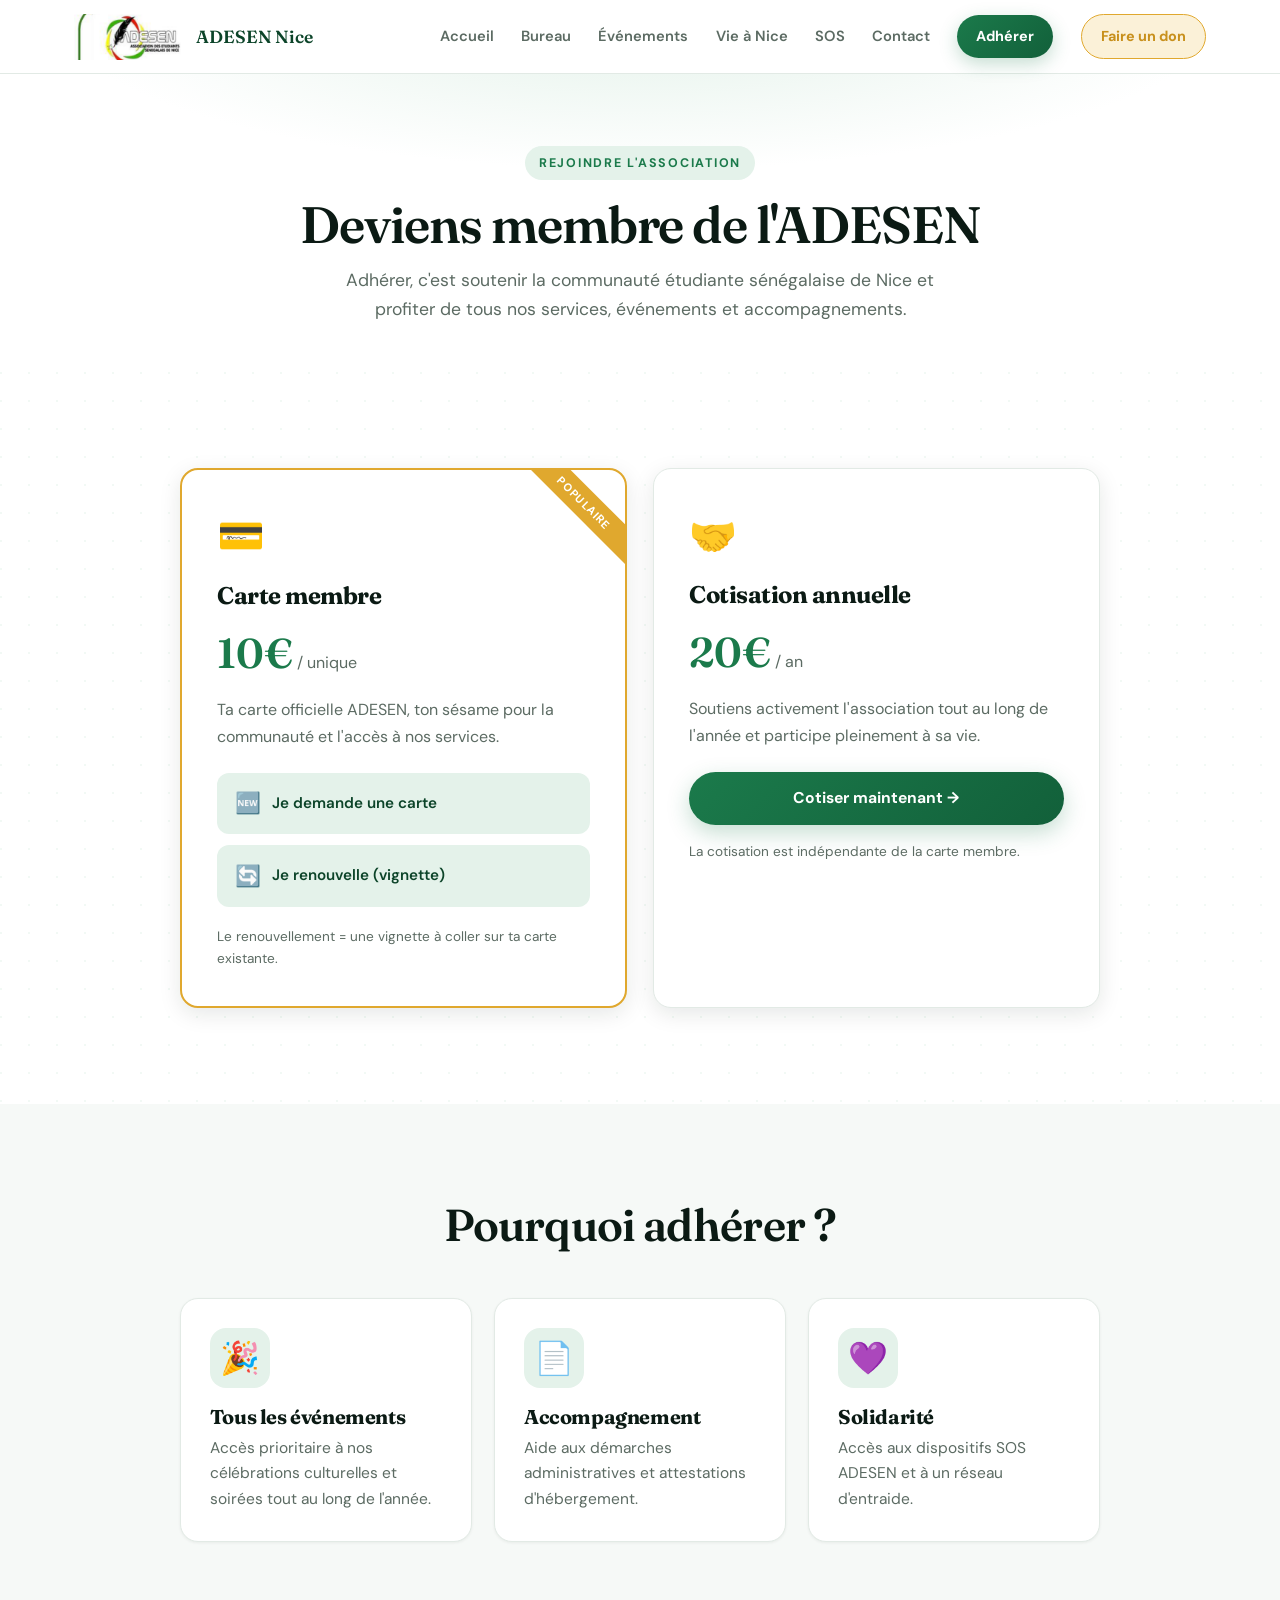
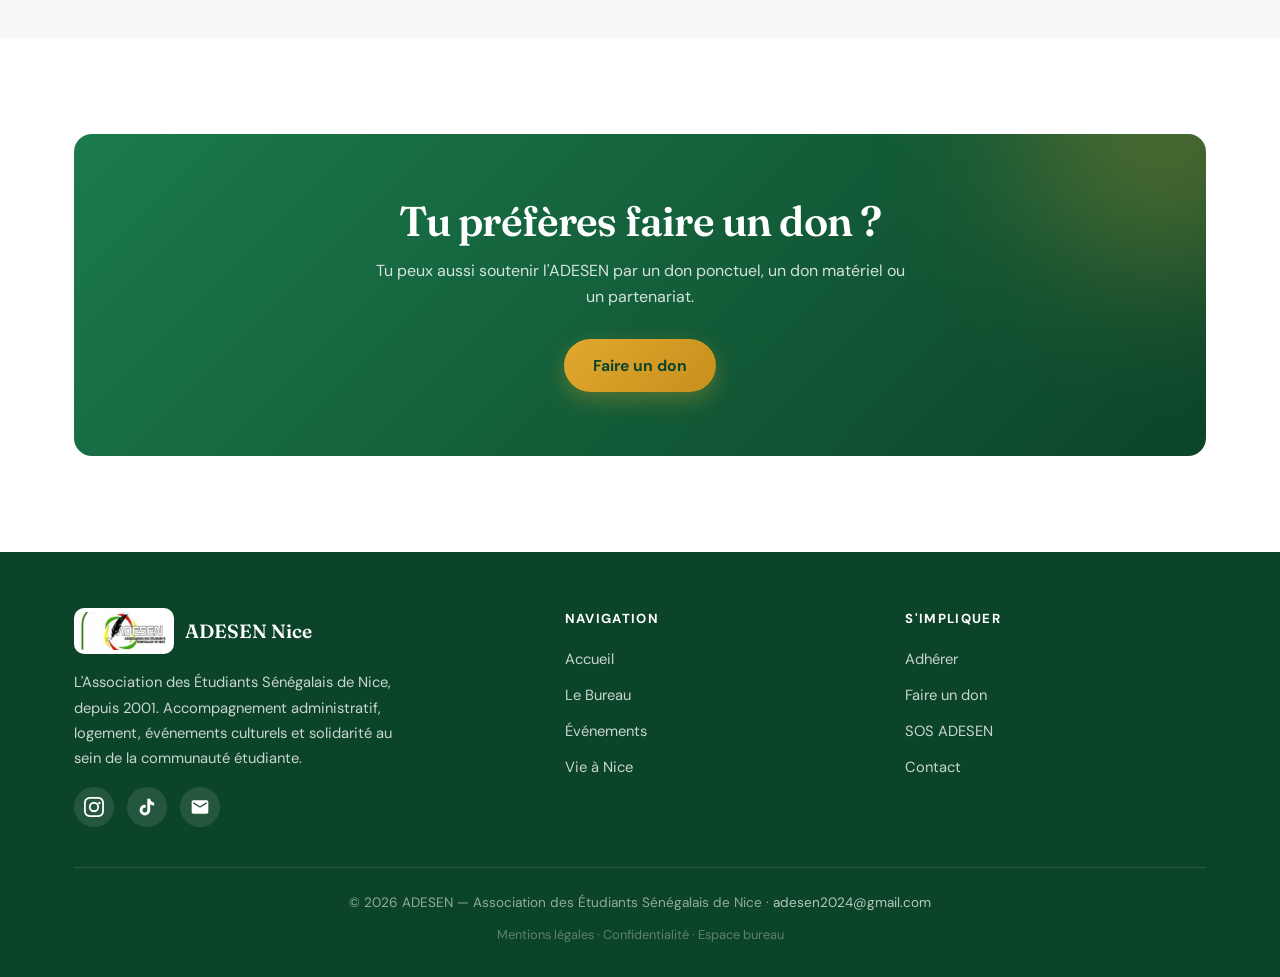
==== adherer.html @ 0a859e87 "Initial commit - ADESEN site web" ====
<!DOCTYPE html>
<html lang="fr">
<head>
<meta charset="UTF-8">
<meta name="viewport" content="width=device-width, initial-scale=1.0, maximum-scale=5.0">
<meta name="theme-color" content="#1B7A4B">
<title>Adhérer — ADESEN Nice</title>
<meta name="description" content="Rejoins l'ADESEN : carte membre à 10€ et cotisation annuelle à 20€. Profite de tous les services et événements de l'association.">
<meta name="author" content="ADESEN - Association des Étudiants Sénégalais de Nice">
<meta name="robots" content="index, follow, max-image-preview:large">
<meta name="geo.region" content="FR-06">
<meta name="geo.placename" content="Nice">
<link rel="canonical" href="https://adesen.fr/adherer.html">
<meta property="og:type" content="website">
<meta property="og:site_name" content="ADESEN Nice">
<meta property="og:title" content="Adhérer — ADESEN Nice">
<meta property="og:description" content="Rejoins l'ADESEN : carte membre à 10€ et cotisation annuelle à 20€. Profite de tous les services et événements de l'association.">
<meta property="og:url" content="https://adesen.fr/adherer.html">
<meta property="og:image" content="https://yzhsnzvxpqthxebpvlsi.supabase.co/storage/v1/object/public/photos-adesen/og-image.jpg">
<meta property="og:locale" content="fr_FR">
<link rel="icon" type="image/jpeg" href="https://yzhsnzvxpqthxebpvlsi.supabase.co/storage/v1/object/public/photos-adesen/og-image.jpg">
<link rel="preconnect" href="https://fonts.googleapis.com">
<link rel="preconnect" href="https://fonts.gstatic.com" crossorigin>
<link href="https://fonts.googleapis.com/css2?family=Fraunces:opsz,wght@9..144,400;9..144,500;9..144,600;9..144,700&family=DM+Sans:wght@400;500;600;700&display=swap" rel="stylesheet">
<link rel="stylesheet" href="styles.css">
</head>
<body>
<nav class="nav">
  <div class="nav-inner">
    <a href="index.html" class="logo">
      <img src="[data-uri]" alt="ADESEN" class="logo-img">
      <span class="logo-text">ADESEN Nice</span>
    </a>
    <button class="nav-toggle" onclick="toggleNav()" aria-label="Menu"><span></span><span></span><span></span></button>
    <div class="nav-links" id="navLinks">
      <a href="index.html" class="navlink">Accueil</a>
      <a href="bureau.html" class="navlink">Bureau</a>
      <a href="evenements.html" class="navlink">Événements</a>
      <a href="vie-nice.html" class="navlink">Vie à Nice</a>
      <a href="sos.html" class="navlink">SOS</a>
      <a href="contact.html" class="navlink">Contact</a>
      <a href="adherer.html" class="btn-nav btn-nav-adherer">Adhérer</a>
      <a href="don.html" class="btn-nav btn-nav-don">Faire un don</a>
    </div>
  </div>
</nav>
<section class="page-hero">
  <div class="container">
    <span class="eyebrow reveal">Rejoindre l'association</span>
    <h1 class="reveal d1">Deviens membre de l'ADESEN</h1>
    <p class="reveal d2">Adhérer, c'est soutenir la communauté étudiante sénégalaise de Nice et profiter de tous nos services, événements et accompagnements.</p>
  </div>
</section>

<section class="section bg-pattern">
  <div class="container">
    <div class="offer-grid">
      <div class="offer-card featured reveal d1">
        <div class="offer-badge">Populaire</div>
        <div class="offer-icon">💳</div>
        <h3>Carte membre</h3>
        <div class="offer-price">10€<span> / unique</span></div>
        <p>Ta carte officielle ADESEN, ton sésame pour la communauté et l'accès à nos services.</p>
        <div class="offer-choices">
          <a href="https://www.helloasso.com/associations/association-des-etudiants-senegalais-de-nice-a-d-e-se-n/adhesions/adhesion" target="_blank" class="choice-btn"><span class="choice-emoji">🆕</span> Je demande une carte</a>
          <a href="https://www.helloasso.com/associations/association-des-etudiants-senegalais-de-nice-a-d-e-se-n/adhesions/adhesion" target="_blank" class="choice-btn"><span class="choice-emoji">🔄</span> Je renouvelle (vignette)</a>
        </div>
        <p style="font-size:0.85rem; margin-bottom:0;">Le renouvellement = une vignette à coller sur ta carte existante.</p>
      </div>

      <div class="offer-card reveal d2">
        <div class="offer-icon">🤝</div>
        <h3>Cotisation annuelle</h3>
        <div class="offer-price">20€<span> / an</span></div>
        <p>Soutiens activement l'association tout au long de l'année et participe pleinement à sa vie.</p>
        <a href="https://www.helloasso.com/associations/association-des-etudiants-senegalais-de-nice-a-d-e-se-n/adhesions/cotisation-annuelle" target="_blank" class="btn btn-primary" style="width:100%; justify-content:center;">Cotiser maintenant →</a>
        <p style="font-size:0.85rem; margin-top:1rem; margin-bottom:0;">La cotisation est indépendante de la carte membre.</p>
      </div>
    </div>
  </div>
</section>

<section class="section section-soft">
  <div class="container">
    <div class="section-head reveal">
      <h2>Pourquoi adhérer ?</h2>
    </div>
    <div class="feature-grid" style="max-width:920px; margin:0 auto;">
      <div class="feature-card reveal d1"><div class="feature-icon">🎉</div><h3>Tous les événements</h3><p>Accès prioritaire à nos célébrations culturelles et soirées tout au long de l'année.</p></div>
      <div class="feature-card reveal d2"><div class="feature-icon">📄</div><h3>Accompagnement</h3><p>Aide aux démarches administratives et attestations d'hébergement.</p></div>
      <div class="feature-card reveal d3"><div class="feature-icon">💜</div><h3>Solidarité</h3><p>Accès aux dispositifs SOS ADESEN et à un réseau d'entraide.</p></div>
    </div>
  </div>
</section>

<section class="section">
  <div class="container">
    <div class="cta-banner reveal">
      <h2>Tu préfères faire un don ?</h2>
      <p>Tu peux aussi soutenir l'ADESEN par un don ponctuel, un don matériel ou un partenariat.</p>
      <div class="hero-actions">
        <a href="don.html" class="btn btn-gold">Faire un don</a>
      </div>
    </div>
  </div>
</section>

<footer class="footer">
  <div class="container">
    <div class="footer-grid">
      <div>
        <div class="footer-brand">
          <img src="[data-uri]" alt="ADESEN">
          <span>ADESEN Nice</span>
        </div>
        <p class="desc">L'Association des Étudiants Sénégalais de Nice, depuis 2001. Accompagnement administratif, logement, événements culturels et solidarité au sein de la communauté étudiante.</p>
        <div class="footer-socials">
          <a href="https://www.instagram.com/adesen_nice" target="_blank" aria-label="Instagram" style="color:#fff;"><svg viewBox="0 0 24 24" fill="currentColor"><path d="M12 2.16c3.2 0 3.58.01 4.85.07 1.17.05 1.8.25 2.23.41.56.22.96.48 1.38.9.42.42.68.82.9 1.38.16.42.36 1.05.41 2.23.06 1.27.07 1.65.07 4.85s-.01 3.58-.07 4.85c-.05 1.17-.25 1.8-.41 2.23-.22.56-.48.96-.9 1.38-.42.42-.82.68-1.38.9-.42.16-1.05.36-2.23.41-1.27.06-1.65.07-4.85.07s-3.58-.01-4.85-.07c-1.17-.05-1.8-.25-2.23-.41-.56-.22-.96-.48-1.38-.9-.42-.42-.68-.82-.9-1.38-.16-.42-.36-1.05-.41-2.23C2.17 15.58 2.16 15.2 2.16 12s.01-3.58.07-4.85c.05-1.17.25-1.8.41-2.23.22-.56.48-.96.9-1.38.42-.42.82-.68 1.38-.9.42-.16 1.05-.36 2.23-.41C8.42 2.17 8.8 2.16 12 2.16M12 0C8.74 0 8.33.01 7.05.07 5.78.13 4.9.33 4.14.63c-.79.31-1.46.72-2.13 1.38C1.35 2.68.94 3.35.63 4.14.33 4.9.13 5.78.07 7.05.01 8.33 0 8.74 0 12s.01 3.67.07 4.95c.06 1.27.26 2.15.56 2.91.31.79.72 1.46 1.38 2.13.67.66 1.34 1.07 2.13 1.38.76.3 1.64.5 2.91.56C8.33 23.99 8.74 24 12 24s3.67-.01 4.95-.07c1.27-.06 2.15-.26 2.91-.56.79-.31 1.46-.72 2.13-1.38.66-.67 1.07-1.34 1.38-2.13.3-.76.5-1.64.56-2.91.06-1.28.07-1.69.07-4.95s-.01-3.67-.07-4.95c-.06-1.27-.26-2.15-.56-2.91-.31-.79-.72-1.46-1.38-2.13C21.32 1.35 20.65.94 19.86.63 19.1.33 18.22.13 16.95.07 15.67.01 15.26 0 12 0zm0 5.84A6.16 6.16 0 1 0 18.16 12 6.16 6.16 0 0 0 12 5.84zM12 16a4 4 0 1 1 4-4 4 4 0 0 1-4 4zm6.41-10.16a1.44 1.44 0 1 0 1.44 1.44 1.44 1.44 0 0 0-1.44-1.44z"/></svg></a>
          <a href="https://www.tiktok.com/@adesen.nice.officiel" target="_blank" aria-label="TikTok" style="color:#fff;"><svg viewBox="0 0 24 24" fill="currentColor"><path d="M19.59 6.69a4.83 4.83 0 0 1-3.77-4.25V2h-3.45v13.67a2.89 2.89 0 0 1-5.2 1.74 2.89 2.89 0 0 1 2.31-4.64 2.93 2.93 0 0 1 .88.13V9.4a6.84 6.84 0 0 0-1-.05A6.33 6.33 0 0 0 5 20.1a6.34 6.34 0 0 0 10.86-4.43v-7a8.16 8.16 0 0 0 4.77 1.52v-3.4a4.85 4.85 0 0 1-1-.1z"/></svg></a>
          <a href="mailto:adesen2024@gmail.com" aria-label="Email" style="color:#fff;"><svg viewBox="0 0 24 24" fill="currentColor"><path d="M20 4H4c-1.1 0-2 .9-2 2v12c0 1.1.9 2 2 2h16c1.1 0 2-.9 2-2V6c0-1.1-.9-2-2-2zm0 4-8 5-8-5V6l8 5 8-5v2z"/></svg></a>
        </div>
      </div>
      <div>
        <h4>Navigation</h4>
        <ul>
          <li><a href="index.html">Accueil</a></li>
          <li><a href="bureau.html">Le Bureau</a></li>
          <li><a href="evenements.html">Événements</a></li>
          <li><a href="vie-nice.html">Vie à Nice</a></li>
        </ul>
      </div>
      <div>
        <h4>S'impliquer</h4>
        <ul>
          <li><a href="adherer.html">Adhérer</a></li>
          <li><a href="don.html">Faire un don</a></li>
          <li><a href="sos.html">SOS ADESEN</a></li>
          <li><a href="contact.html">Contact</a></li>
        </ul>
      </div>
    </div>
    <div class="footer-bottom">
      <p>© <span id="year">2026</span> ADESEN — Association des Étudiants Sénégalais de Nice · <a href="mailto:adesen2024@gmail.com">adesen2024@gmail.com</a></p>
      <p class="footer-legal"><a href="mentions.html">Mentions légales</a> · <a href="confidentialite.html">Confidentialité</a> · <a href="admin.html">Espace bureau</a></p>
    </div>
  </div>
</footer>
<script src="app.js"></script>
</body>
</html>
---- styles.css ----
/* =====================================================
   ADESEN — Design system partagé (multi-pages)
   Vert Sénégal + Or + Blanc · animations + flip cards
   ===================================================== */

:root {
  --bg: #FFFFFF;
  --bg-soft: #F6F9F7;
  --bg-section: #EEF4F0;
  --ink: #0B1A14;
  --ink-soft: #1F2D27;
  --muted: #5C6B63;
  --muted-light: #93A199;
  --line: #E2EAE5;
  --line-light: #EFF4F1;

  /* Couleurs Sénégal */
  --green: #1B7A4B;          /* vert vif */
  --green-deep: #12603A;     /* vert profond */
  --green-dark: #0C4429;     /* très profond */
  --green-soft: #E4F2EA;
  --green-glow: rgba(27, 122, 75, 0.25);

  --gold: #E0A82E;           /* or */
  --gold-deep: #C8901C;
  --gold-soft: #FBF1D8;
  --gold-glow: rgba(224, 168, 46, 0.30);

  --red: #C8392A;            /* rouge drapeau (accents) */
  --red-soft: #FBEAE7;

  --shadow-sm: 0 1px 3px rgba(11, 26, 20, 0.06);
  --shadow-md: 0 6px 22px rgba(11, 26, 20, 0.10);
  --shadow-lg: 0 18px 44px -12px rgba(11, 26, 20, 0.18);
  --shadow-xl: 0 28px 70px -18px rgba(12, 68, 41, 0.30);

  --radius: 18px;
  --radius-sm: 12px;
}

* { box-sizing: border-box; margin: 0; padding: 0; }
html { scroll-behavior: smooth; }
body {
  font-family: 'DM Sans', system-ui, -apple-system, sans-serif;
  background: var(--bg);
  color: var(--ink);
  line-height: 1.65;
  -webkit-font-smoothing: antialiased;
  text-rendering: optimizeLegibility;
  overflow-x: hidden;
}
a { color: inherit; text-decoration: none; }
button { font-family: inherit; cursor: pointer; border: none; background: none; }
img { display: block; max-width: 100%; }

.container { max-width: 1180px; margin: 0 auto; padding: 0 1.5rem; }

/* ====== TYPO ====== */
.serif { font-family: 'Fraunces', Georgia, serif; }
h1, h2, h3 { letter-spacing: -0.02em; line-height: 1.12; font-family: 'Fraunces', Georgia, serif; }
h1 { font-weight: 600; }
h2 { font-weight: 600; }

.eyebrow {
  display: inline-block;
  font-family: 'DM Sans', sans-serif;
  font-size: 0.78rem; font-weight: 700;
  letter-spacing: 0.14em; text-transform: uppercase;
  color: var(--green);
  background: var(--green-soft);
  padding: 0.4rem 0.9rem; border-radius: 100px;
  margin-bottom: 1rem;
}
.section-head { text-align: center; max-width: 640px; margin: 0 auto 3rem; }
.section-head h2 { font-size: clamp(1.9rem, 4vw, 2.8rem); color: var(--ink); margin-bottom: 0.8rem; }
.section-head p { color: var(--muted); font-size: 1.08rem; }

/* ====== DECORATIVE BG ====== */
.bg-pattern {
  position: relative;
}
.bg-pattern::before {
  content: '';
  position: absolute; inset: 0;
  background-image: radial-gradient(circle at 1px 1px, var(--green-soft) 1.5px, transparent 0);
  background-size: 28px 28px;
  opacity: 0.5; pointer-events: none; z-index: 0;
}
.bg-pattern > * { position: relative; z-index: 1; }

/* ====== NAV ====== */
.nav {
  position: sticky; top: 0; z-index: 100;
  background: rgba(255, 255, 255, 0.88);
  backdrop-filter: blur(20px) saturate(180%);
  -webkit-backdrop-filter: blur(20px) saturate(180%);
  border-bottom: 1px solid var(--line);
}
.nav-inner {
  max-width: 1180px; margin: 0 auto; padding: 0.85rem 1.5rem;
  display: flex; align-items: center; justify-content: space-between; gap: 1rem;
}
.logo { display: flex; align-items: center; gap: 0.7rem; }
.logo-img { height: 46px; width: auto; }
.logo-text {
  font-family: 'Fraunces', serif; font-weight: 600; font-size: 1.1rem;
  color: var(--green-dark); letter-spacing: -0.01em; display: none;
}
@media (min-width: 600px) { .logo-text { display: block; } }

.nav-links { display: flex; align-items: center; gap: 1.7rem; }
.nav-links a.navlink {
  font-size: 0.92rem; font-weight: 600; color: var(--muted);
  transition: color 0.2s; padding: 0.4rem 0; position: relative;
}
.nav-links a.navlink:hover { color: var(--green); }
.nav-links a.navlink::after {
  content: ''; position: absolute; bottom: -3px; left: 0;
  width: 0; height: 2px; background: var(--gold);
  transition: width 0.3s ease;
}
.nav-links a.navlink:hover::after,
.nav-links a.navlink.active::after { width: 100%; }
.nav-links a.navlink.active { color: var(--green); }

/* Boutons nav */
.btn-nav {
  font-size: 0.9rem; font-weight: 700;
  padding: 0.6rem 1.2rem; border-radius: 100px;
  transition: all 0.25s ease;
}
.btn-nav-adherer {
  color: #fff;
  background: linear-gradient(135deg, var(--green) 0%, var(--green-deep) 100%);
  box-shadow: 0 6px 18px var(--green-glow);
}
.btn-nav-adherer:hover { transform: translateY(-2px); box-shadow: 0 10px 26px var(--green-glow); }
.btn-nav-don {
  color: var(--gold-deep);
  background: var(--gold-soft);
  border: 1.5px solid var(--gold);
}
.btn-nav-don:hover { background: var(--gold); color: #fff; transform: translateY(-2px); }

/* Burger */
.nav-toggle { display: none; flex-direction: column; gap: 5px; padding: 0.4rem; }
.nav-toggle span { width: 24px; height: 2px; background: var(--ink); border-radius: 2px; transition: 0.3s; }
@media (max-width: 940px) {
  .nav-toggle { display: flex; }
  .nav-links {
    position: fixed; top: 64px; right: 0;
    flex-direction: column; align-items: flex-start;
    background: #fff; width: min(80vw, 320px); height: calc(100vh - 64px);
    padding: 2rem 1.8rem; gap: 1.4rem;
    box-shadow: var(--shadow-xl);
    transform: translateX(105%); transition: transform 0.35s cubic-bezier(.4,0,.2,1);
    overflow-y: auto;
  }
  .nav-links.open { transform: translateX(0); }
  .nav-links a.navlink { font-size: 1.1rem; }
  .btn-nav { width: 100%; text-align: center; }
}

/* ====== BUTTONS ====== */
.btn {
  display: inline-flex; align-items: center; gap: 0.55rem;
  font-weight: 700; font-size: 0.98rem;
  padding: 0.85rem 1.8rem; border-radius: 100px;
  transition: all 0.25s ease;
}
.btn-primary {
  color: #fff;
  background: linear-gradient(135deg, var(--green) 0%, var(--green-deep) 100%);
  box-shadow: 0 8px 22px var(--green-glow);
}
.btn-primary:hover { transform: translateY(-3px); box-shadow: 0 14px 32px var(--green-glow); }
.btn-gold {
  color: var(--green-dark);
  background: linear-gradient(135deg, var(--gold) 0%, var(--gold-deep) 100%);
  box-shadow: 0 8px 22px var(--gold-glow);
}
.btn-gold:hover { transform: translateY(-3px); box-shadow: 0 14px 32px var(--gold-glow); }
.btn-secondary {
  color: var(--green); background: var(--green-soft);
  border: 1.5px solid transparent;
}
.btn-secondary:hover { border-color: var(--green); transform: translateY(-3px); }
.btn-outline {
  color: var(--ink); background: #fff; border: 1.5px solid var(--line);
}
.btn-outline:hover { border-color: var(--green); color: var(--green); transform: translateY(-3px); }

/* ====== HERO ====== */
.hero {
  position: relative; overflow: hidden;
  padding: clamp(3rem, 7vw, 6rem) 0 clamp(3.5rem, 8vw, 7rem);
  background:
    radial-gradient(ellipse 80% 60% at 70% -10%, var(--green-soft) 0%, transparent 60%),
    radial-gradient(ellipse 60% 50% at 10% 110%, var(--gold-soft) 0%, transparent 55%),
    var(--bg);
}
.hero-blob {
  position: absolute; border-radius: 50%; filter: blur(70px); opacity: 0.35; z-index: 0;
  animation: float 9s ease-in-out infinite;
}
.hero-blob.b1 { width: 320px; height: 320px; background: var(--green); top: -80px; right: 8%; }
.hero-blob.b2 { width: 240px; height: 240px; background: var(--gold); bottom: -60px; left: 5%; animation-delay: -3s; }
@keyframes float {
  0%,100% { transform: translateY(0) scale(1); }
  50% { transform: translateY(-26px) scale(1.05); }
}
.hero-inner { position: relative; z-index: 1; text-align: center; max-width: 820px; margin: 0 auto; }
.hero-main-logo { height: clamp(90px, 16vw, 150px); width: auto; margin: 0 auto 1.6rem; }
.hero h1 {
  font-size: clamp(2.3rem, 6vw, 4rem); color: var(--ink); margin-bottom: 1.1rem;
}
.hero h1 .accent { color: var(--green); }
.hero .lead { font-size: clamp(1.05rem, 2.2vw, 1.25rem); color: var(--muted); max-width: 620px; margin: 0 auto 2rem; }
.hero-actions { display: flex; gap: 1rem; justify-content: center; flex-wrap: wrap; }

/* ====== STATS ====== */
.stats {
  display: grid; grid-template-columns: repeat(auto-fit, minmax(150px, 1fr));
  gap: 1.2rem; margin-top: 3rem; max-width: 760px; margin-left: auto; margin-right: auto;
}
.stat {
  background: #fff; border: 1px solid var(--line); border-radius: var(--radius);
  padding: 1.6rem 1rem; text-align: center; box-shadow: var(--shadow-sm);
  transition: transform 0.3s, box-shadow 0.3s;
}
.stat:hover { transform: translateY(-5px); box-shadow: var(--shadow-md); }
.stat-num { font-family: 'Fraunces', serif; font-size: 2.3rem; font-weight: 600; color: var(--green); line-height: 1; }
.stat-label { font-size: 0.85rem; color: var(--muted); margin-top: 0.4rem; font-weight: 500; }

/* ====== HERO DEUX COLONNES ====== */
.hero-grid {
  position: relative; z-index: 1;
  display: grid; grid-template-columns: 1.05fr 0.95fr;
  gap: clamp(2rem, 5vw, 4rem); align-items: center;
}
.hero-text { text-align: left; }
.hero-text .hero-main-logo { height: clamp(60px, 9vw, 88px); width: auto; margin: 0 0 1.3rem; display: block; }
.hero .eyebrow { display: inline-flex; align-items: center; gap: 0.5rem; }
.eyebrow-dot { width: 7px; height: 7px; border-radius: 50%; background: var(--green); display: inline-block; }
.hero-text h1 { text-align: left; margin-bottom: 1.1rem; }
.hero h1 em { font-style: italic; color: var(--red); }
.hero-text .lead { text-align: left; max-width: 540px; margin: 0 0 2rem; }
.hero-text .hero-actions { justify-content: flex-start; }

.hero-photo {
  position: relative; border-radius: var(--radius); overflow: hidden;
  box-shadow: var(--shadow-xl); border: 5px solid #fff;
}
.hero-photo img { width: 100%; height: auto; display: block; }
.hero-photo-caption {
  position: absolute; left: 0; right: 0; bottom: 0;
  padding: 2.6rem 1.5rem 1.2rem;
  font-family: 'Fraunces', serif; font-style: italic; font-size: 1.1rem; line-height: 1.4;
  color: #fff;
  background: linear-gradient(to top, rgba(11,26,20,0.80) 0%, rgba(11,26,20,0.35) 45%, transparent 100%);
}

/* ====== BANDE STATS ====== */
.stats-band {
  background: var(--bg-soft);
  border-top: 1px solid var(--line); border-bottom: 1px solid var(--line);
  padding: 2.6rem 0;
}
.stats-band-grid { display: grid; grid-template-columns: repeat(4, 1fr); gap: 1.5rem; text-align: center; }
.stat-band-item { padding: 0.4rem 0.5rem; }
.stat-band-num { display: block; font-family: 'Fraunces', serif; font-size: clamp(2rem, 4vw, 2.8rem); font-weight: 600; color: var(--green); line-height: 1; }
.stat-band-label { display: block; font-size: 0.86rem; color: var(--muted); margin-top: 0.5rem; font-weight: 500; }

@media (max-width: 860px) {
  .hero-grid { grid-template-columns: 1fr; gap: 2.2rem; }
  .hero-text { text-align: center; }
  .hero-text .hero-main-logo { margin: 0 auto 1.3rem; }
  .hero-text h1, .hero-text .lead { text-align: center; }
  .hero-text .lead { margin-left: auto; margin-right: auto; }
  .hero-text .hero-actions { justify-content: center; }
  .hero-photo { max-width: 520px; margin: 0 auto; }
  .stats-band-grid { grid-template-columns: repeat(2, 1fr); gap: 1.8rem 1rem; }
}

/* ====== SECTION GENERIC ====== */
.section { padding: clamp(3.5rem, 8vw, 6rem) 0; }
.section-soft { background: var(--bg-soft); }
.section-green {
  background: linear-gradient(135deg, var(--green-deep) 0%, var(--green-dark) 100%);
  color: #fff;
}
.section-green .section-head h2 { color: #fff; }
.section-green .section-head p { color: rgba(255,255,255,0.78); }
.section-green .eyebrow { background: rgba(255,255,255,0.14); color: var(--gold); }

/* ====== CARDS GRID (aperçu accueil) ====== */
.feature-grid {
  display: grid; grid-template-columns: repeat(auto-fit, minmax(240px, 1fr)); gap: 1.4rem;
}
.feature-card {
  background: #fff; border: 1px solid var(--line); border-radius: var(--radius);
  padding: 1.8rem; box-shadow: var(--shadow-sm);
  transition: transform 0.3s, box-shadow 0.3s, border-color 0.3s;
  position: relative; overflow: hidden;
}
.feature-card::before {
  content: ''; position: absolute; top: 0; left: 0; right: 0; height: 4px;
  background: linear-gradient(90deg, var(--green), var(--gold)); transform: scaleX(0);
  transform-origin: left; transition: transform 0.4s ease;
}
.feature-card:hover { transform: translateY(-6px); box-shadow: var(--shadow-lg); border-color: transparent; }
.feature-card:hover::before { transform: scaleX(1); }
.feature-icon {
  font-size: 2rem; width: 60px; height: 60px; border-radius: 16px;
  display: flex; align-items: center; justify-content: center;
  background: var(--green-soft); margin-bottom: 1.1rem;
}
.feature-card h3 { font-size: 1.25rem; margin-bottom: 0.5rem; color: var(--ink); }
.feature-card p { color: var(--muted); font-size: 0.97rem; }
.feature-card .card-link {
  display: inline-flex; align-items: center; gap: 0.3rem; margin-top: 1rem;
  color: var(--green); font-weight: 700; font-size: 0.9rem;
}
.feature-card .card-link span { transition: transform 0.25s; }
.feature-card:hover .card-link span { transform: translateX(4px); }

/* ====== BUREAU — FLIP CARDS 3D ====== */
.bureau-grid {
  display: grid; grid-template-columns: repeat(auto-fill, minmax(210px, 1fr)); gap: 1.6rem;
}
.flip-card {
  background: transparent; perspective: 1200px; height: 350px; cursor: pointer;
}
.flip-inner {
  position: relative; width: 100%; height: 100%;
  transition: transform 0.7s cubic-bezier(.4,.2,.2,1); transform-style: preserve-3d;
}
.flip-card:hover .flip-inner,
.flip-card.flipped .flip-inner { transform: rotateY(180deg); }
.flip-front, .flip-back {
  position: absolute; inset: 0; backface-visibility: hidden; -webkit-backface-visibility: hidden;
  border-radius: var(--radius); overflow: hidden; box-shadow: var(--shadow-md);
}
.flip-front {
  background: #fff; border: 1px solid var(--line);
  display: flex; flex-direction: column;
}
.flip-front .avatar-wrap {
  flex: none; height: 250px; overflow: hidden; position: relative; background: var(--green-soft);
}
.flip-front .avatar-wrap img { width: 100%; height: 100%; object-fit: cover; }
.flip-front .front-info {
  flex: 1; padding: 0.7rem 1rem; text-align: center; border-top: 3px solid var(--gold);
  display: flex; flex-direction: column; align-items: center; justify-content: center; gap: 0.15rem;
}
.flip-front .front-role { font-size: 0.72rem; font-weight: 700; letter-spacing: 0.06em; text-transform: uppercase; color: var(--green); display: block; margin-bottom: 0.15rem; }
.flip-front .front-name { font-family: 'Fraunces', serif; font-weight: 600; font-size: 1.05rem; color: var(--ink); }
.flip-back {
  transform: rotateY(180deg);
  background: linear-gradient(150deg, var(--green) 0%, var(--green-dark) 100%);
  color: #fff; display: flex; flex-direction: column; align-items: center; justify-content: center;
  padding: 1.5rem; text-align: center;
}
.flip-back .back-emoji { font-size: 2.4rem; margin-bottom: 0.8rem; }
.flip-back .back-name { font-family: 'Fraunces', serif; font-size: 1.2rem; font-weight: 600; margin-bottom: 0.4rem; }
.flip-back .back-role { font-size: 0.85rem; color: var(--gold); font-weight: 600; }
.flip-back .back-hint { font-size: 0.75rem; color: rgba(255,255,255,0.6); margin-top: 1rem; }

/* ====== GALERIE / EVENTS ====== */
.events-grid { display: grid; grid-template-columns: repeat(auto-fill, minmax(260px, 1fr)); gap: 1.5rem; }
.event-card {
  background: #fff; border: 1px solid var(--line); border-radius: var(--radius);
  overflow: hidden; box-shadow: var(--shadow-sm); transition: transform 0.3s, box-shadow 0.3s;
}
.event-card:hover { transform: translateY(-6px); box-shadow: var(--shadow-lg); }
.event-banner {
  height: 130px; display: flex; align-items: center; justify-content: center; font-size: 3rem;
  background: linear-gradient(135deg, var(--green-soft), var(--gold-soft));
  overflow: hidden;
}
.event-banner.has-photo { font-size: 0; }
.event-banner img { width: 100%; height: 100%; object-fit: cover; }

/* Onglets catégories événements */
.cat-tabs { display: flex; flex-wrap: wrap; gap: 0.6rem; justify-content: center; margin-bottom: 2.5rem; }
.cat-tab {
  padding: 0.55rem 1.3rem; border-radius: 100px; font-weight: 600; font-size: 0.92rem;
  background: #fff; border: 1.5px solid var(--line); color: var(--muted); transition: all 0.2s;
}
.cat-tab:hover { border-color: var(--green); color: var(--green); }
.cat-tab.active { background: var(--green); border-color: var(--green); color: #fff; }
.event-body { padding: 1.3rem 1.4rem; }
.event-date { font-size: 0.78rem; font-weight: 700; letter-spacing: 0.05em; text-transform: uppercase; color: var(--gold-deep); }
.event-body h3 { font-size: 1.25rem; margin: 0.3rem 0 0.5rem; color: var(--ink); }
.event-body p { color: var(--muted); font-size: 0.95rem; }
.event-link { display: inline-flex; gap: 0.3rem; margin-top: 0.9rem; color: var(--green); font-weight: 700; font-size: 0.9rem; }

/* gallery lightbox */
.gallery-grid { display: grid; grid-template-columns: repeat(auto-fill, minmax(180px, 1fr)); gap: 0.8rem; }
.gallery-item {
  aspect-ratio: 1; border-radius: var(--radius-sm); overflow: hidden; cursor: pointer;
  background: var(--green-soft); position: relative;
}
.gallery-item img { width: 100%; height: 100%; object-fit: cover; transition: transform 0.4s; }
.gallery-item:hover img { transform: scale(1.08); }
.lightbox {
  position: fixed; inset: 0; background: rgba(8,20,14,0.92); z-index: 200;
  display: none; align-items: center; justify-content: center; padding: 2rem;
}
.lightbox.open { display: flex; }
.lightbox img { max-width: 90vw; max-height: 85vh; border-radius: 12px; }
.lightbox-close { position: absolute; top: 1.5rem; right: 2rem; font-size: 2.5rem; color: #fff; }

/* ====== SOS DISPOSITIFS ====== */
.sos-grid { display: grid; grid-template-columns: repeat(auto-fit, minmax(250px, 1fr)); gap: 1.5rem; }
.sos-card {
  background: #fff; border-radius: var(--radius); padding: 2rem 1.8rem;
  box-shadow: var(--shadow-sm); border: 1px solid var(--line);
  transition: transform 0.3s, box-shadow 0.3s; text-align: center;
}
.sos-card:hover { transform: translateY(-6px); box-shadow: var(--shadow-lg); }
.sos-icon {
  font-size: 2.4rem; width: 72px; height: 72px; border-radius: 50%;
  display: flex; align-items: center; justify-content: center; margin: 0 auto 1.1rem;
  background: var(--green-soft);
}
.sos-card h3 { font-size: 1.3rem; margin-bottom: 0.5rem; color: var(--ink); }
.sos-card p { color: var(--muted); font-size: 0.96rem; }

/* ====== VIE NICE RUBRIQUES ====== */
.rubrique { margin-bottom: 3rem; }
.rubrique-head { display: flex; align-items: center; gap: 0.8rem; margin-bottom: 1.3rem; }
.rubrique-emoji {
  font-size: 1.6rem; width: 56px; height: 56px; border-radius: 14px;
  display: flex; align-items: center; justify-content: center; background: var(--gold-soft); flex-shrink: 0;
}
.rubrique-head h3 { font-size: 1.5rem; color: var(--green-dark); }
.rubrique-list { display: grid; grid-template-columns: repeat(auto-fill, minmax(250px, 1fr)); gap: 1rem; }
.rubrique-item {
  background: #fff; border: 1px solid var(--line); border-radius: var(--radius-sm);
  padding: 1.2rem 1.3rem; box-shadow: var(--shadow-sm); transition: transform 0.25s, border-color 0.25s;
}
.rubrique-item:hover { transform: translateX(5px); border-color: var(--green); }
.rubrique-item strong { display: block; color: var(--ink); margin-bottom: 0.2rem; font-size: 1.02rem; }
.rubrique-item span { color: var(--muted); font-size: 0.92rem; }

/* ====== ADHERER / DON CARDS ====== */
.offer-grid { display: grid; grid-template-columns: repeat(auto-fit, minmax(280px, 1fr)); gap: 1.6rem; max-width: 920px; margin: 0 auto; }
.offer-card {
  background: #fff; border: 1px solid var(--line); border-radius: var(--radius);
  padding: 2.2rem; box-shadow: var(--shadow-md); position: relative; overflow: hidden;
  transition: transform 0.3s, box-shadow 0.3s;
}
.offer-card:hover { transform: translateY(-6px); box-shadow: var(--shadow-xl); }
.offer-card.featured { border: 2px solid var(--gold); }
.offer-badge {
  position: absolute; top: 1.2rem; right: -2.4rem; background: var(--gold); color: #fff;
  font-size: 0.7rem; font-weight: 700; letter-spacing: 0.08em; text-transform: uppercase;
  padding: 0.3rem 2.8rem; transform: rotate(45deg);
}
.offer-icon { font-size: 2.4rem; margin-bottom: 0.9rem; }
.offer-card h3 { font-size: 1.5rem; margin-bottom: 0.4rem; color: var(--ink); }
.offer-price { font-family: 'Fraunces', serif; font-size: 2.6rem; font-weight: 600; color: var(--green); margin: 0.6rem 0; }
.offer-price span { font-size: 1rem; color: var(--muted); font-weight: 400; font-family: 'DM Sans', sans-serif; }
.offer-card p { color: var(--muted); margin-bottom: 1.4rem; }
.offer-choices { display: flex; flex-direction: column; gap: 0.7rem; margin-bottom: 1.2rem; }
.choice-btn {
  display: flex; align-items: center; gap: 0.7rem; width: 100%;
  padding: 0.85rem 1.1rem; border-radius: var(--radius-sm);
  background: var(--green-soft); color: var(--green-dark); font-weight: 600; font-size: 0.95rem;
  transition: all 0.2s; text-align: left;
}
.choice-btn:hover { background: var(--green); color: #fff; transform: translateX(4px); }
.choice-btn .choice-emoji { font-size: 1.3rem; }

/* ====== CONTACT FORM ====== */
.form-wrap { max-width: 640px; margin: 0 auto; background: #fff; border: 1px solid var(--line); border-radius: var(--radius); padding: 2.4rem; box-shadow: var(--shadow-md); }
.form-row { display: grid; grid-template-columns: 1fr 1fr; gap: 1rem; }
@media (max-width: 560px) { .form-row { grid-template-columns: 1fr; } }
.field { margin-bottom: 1.1rem; }
.field label { display: block; font-size: 0.88rem; font-weight: 600; color: var(--ink-soft); margin-bottom: 0.4rem; }
.field input, .field textarea, .field select {
  width: 100%; padding: 0.8rem 1rem; border: 1.5px solid var(--line); border-radius: var(--radius-sm);
  font-family: inherit; font-size: 0.97rem; color: var(--ink); transition: border-color 0.2s, box-shadow 0.2s;
  background: var(--bg-soft);
}
.field input:focus, .field textarea:focus, .field select:focus {
  outline: none; border-color: var(--green); box-shadow: 0 0 0 3px var(--green-glow); background: #fff;
}
.field textarea { resize: vertical; min-height: 120px; }
.form-status { margin-top: 1rem; font-size: 0.92rem; font-weight: 600; }
.form-status.ok { color: var(--green); }
.form-status.err { color: var(--red); }

/* ====== CTA BANNER ====== */
.cta-banner {
  background: linear-gradient(135deg, var(--green) 0%, var(--green-dark) 100%);
  border-radius: var(--radius); padding: clamp(2.5rem, 6vw, 4rem); text-align: center;
  color: #fff; position: relative; overflow: hidden;
}
.cta-banner::before {
  content: ''; position: absolute; top: -50%; right: -10%; width: 300px; height: 300px;
  background: var(--gold); border-radius: 50%; filter: blur(80px); opacity: 0.3;
}
.cta-banner h2 { font-size: clamp(1.8rem, 4vw, 2.6rem); margin-bottom: 0.8rem; position: relative; }
.cta-banner p { color: rgba(255,255,255,0.82); max-width: 540px; margin: 0 auto 1.8rem; position: relative; }
.cta-banner .hero-actions { position: relative; }

/* ====== FOOTER ====== */
.footer { background: var(--green-dark); color: rgba(255,255,255,0.78); padding: 3.5rem 0 2rem; }
.footer-grid { display: grid; grid-template-columns: 1.5fr 1fr 1fr; gap: 2.5rem; margin-bottom: 2.5rem; }
@media (max-width: 760px) { .footer-grid { grid-template-columns: 1fr; gap: 2rem; } }
.footer-brand { display: flex; align-items: center; gap: 0.7rem; margin-bottom: 1rem; }
.footer-brand img { height: 46px; background: #fff; border-radius: 10px; padding: 4px; }
.footer-socials a svg { width: 20px; height: 20px; }
.footer-brand span { font-family: 'Fraunces', serif; font-size: 1.2rem; color: #fff; font-weight: 600; }
.footer p.desc { font-size: 0.92rem; line-height: 1.7; max-width: 320px; }
.footer h4 { color: #fff; font-family: 'DM Sans', sans-serif; font-size: 0.82rem; letter-spacing: 0.1em; text-transform: uppercase; margin-bottom: 1rem; }
.footer ul { list-style: none; }
.footer ul li { margin-bottom: 0.6rem; }
.footer ul li a { font-size: 0.92rem; transition: color 0.2s; }
.footer ul li a:hover { color: var(--gold); }
.footer-socials { display: flex; gap: 0.8rem; margin-top: 1rem; }
.footer-socials a {
  width: 40px; height: 40px; border-radius: 50%; background: rgba(255,255,255,0.1);
  display: flex; align-items: center; justify-content: center; font-size: 1.1rem; transition: background 0.2s, transform 0.2s;
}
.footer-socials a:hover { background: var(--gold); transform: translateY(-3px); }
.footer-bottom { border-top: 1px solid rgba(255,255,255,0.12); padding-top: 1.5rem; text-align: center; font-size: 0.85rem; color: rgba(255,255,255,0.55); }
.footer-bottom a { color: rgba(255,255,255,0.7); }
.footer-bottom a:hover { color: var(--gold); }

/* ====== PHOTO DE GROUPE (bureau AG) ====== */
.group-photo {
  max-width: 900px; margin: 0 auto;
  border-radius: var(--radius); overflow: hidden;
  box-shadow: var(--shadow-xl);
  border: 5px solid #fff;
  position: relative;
}
.group-photo img { width: 100%; height: auto; display: block; }
.group-photo::after {
  content: ''; position: absolute; inset: 0;
  box-shadow: inset 0 0 0 1px rgba(11,26,20,0.06);
  border-radius: var(--radius); pointer-events: none;
}

/* ====== SCROLL REVEAL ====== */
.reveal { opacity: 0; transform: translateY(28px); transition: opacity 0.7s ease, transform 0.7s cubic-bezier(.4,0,.2,1); }
.reveal.visible { opacity: 1; transform: translateY(0); }
.reveal.d1 { transition-delay: 0.08s; }
.reveal.d2 { transition-delay: 0.16s; }
.reveal.d3 { transition-delay: 0.24s; }
.reveal.d4 { transition-delay: 0.32s; }

@media (prefers-reduced-motion: reduce) {
  .reveal { opacity: 1; transform: none; transition: none; }
  .hero-blob { animation: none; }
  .flip-card:hover .flip-inner { transform: none; }
}

/* page intro hero (pages internes) */
.page-hero {
  padding: clamp(2.5rem, 6vw, 4.5rem) 0 clamp(2rem, 4vw, 3rem); text-align: center;
  background: radial-gradient(ellipse 70% 80% at 50% -20%, var(--green-soft) 0%, transparent 65%), var(--bg);
}
.page-hero h1 { font-size: clamp(2rem, 5vw, 3.2rem); color: var(--ink); margin-bottom: 0.8rem; }
.page-hero p { color: var(--muted); font-size: 1.1rem; max-width: 600px; margin: 0 auto; }


/* ====== PROCHAIN ÉVÉNEMENT ====== */
.upcoming-section { background: var(--green-soft); }
.upcoming-card {
  display: grid; grid-template-columns: minmax(240px, 360px) 1fr;
  gap: 2.5rem; align-items: stretch; margin-top: 2.5rem;
  background: #fff; border: 1px solid var(--line); border-radius: 18px;
  overflow: hidden; box-shadow: 0 18px 50px -28px rgba(27,67,50,0.45);
}
.upcoming-poster { position: relative; background: var(--green-soft); display: flex; align-items: center; justify-content: center; }
.upcoming-poster img { width: 100%; height: auto; object-fit: contain; display: block; cursor: zoom-in; transition: transform 0.3s; border-radius: 8px; }
.upcoming-poster img:hover { transform: scale(1.02); }
.upcoming-info { padding: 2.4rem 2.4rem 2.6rem; display: flex; flex-direction: column; }
.upcoming-badge {
  align-self: flex-start; background: var(--gold); color: var(--green);
  font-size: 0.72rem; font-weight: 800; letter-spacing: 0.08em; text-transform: uppercase;
  padding: 0.35rem 0.85rem; border-radius: 999px; margin-bottom: 1rem;
}
.upcoming-title {
  font-family: 'Fraunces', serif; font-size: 2rem; font-weight: 600;
  color: var(--green); margin: 0 0 0.7rem; line-height: 1.1;
}
.upcoming-desc { color: var(--ink-soft); margin: 0 0 1.6rem; line-height: 1.65; }
.upcoming-meta { list-style: none; padding: 0; margin: 0 0 1.9rem; display: grid; gap: 1rem; }
.upcoming-meta li { display: flex; gap: 0.9rem; align-items: flex-start; }
.upcoming-meta .um-ico {
  flex: none; width: 40px; height: 40px; border-radius: 10px;
  background: var(--green-soft); display: grid; place-items: center; font-size: 1.15rem;
}
.upcoming-meta li span:last-child { line-height: 1.4; font-size: 0.95rem; color: var(--ink-soft); }
.upcoming-meta li strong { color: var(--ink); font-weight: 700; }
.upcoming-info .btn { align-self: flex-start; margin-top: auto; }

/* Lightbox zoom plein écran */
.lightbox-overlay {
  position: fixed; inset: 0; z-index: 9999;
  background: rgba(0, 0, 0, 0.85);
  display: flex; align-items: center; justify-content: center;
  cursor: zoom-out;
  opacity: 0; visibility: hidden;
  transition: opacity 0.35s, visibility 0.35s;
}
.lightbox-overlay.active { opacity: 1; visibility: visible; }
.lightbox-overlay img {
  max-width: 92vw; max-height: 92vh;
  object-fit: contain; border-radius: 12px;
  box-shadow: 0 20px 60px rgba(0,0,0,0.5);
  transform: scale(0.9); transition: transform 0.35s;
}
.lightbox-overlay.active img { transform: scale(1); }
.lightbox-close {
  position: absolute; top: 1.2rem; right: 1.5rem;
  background: rgba(255,255,255,0.15); border: none; color: #fff;
  font-size: 2rem; width: 48px; height: 48px; border-radius: 50%;
  cursor: pointer; display: grid; place-items: center;
  transition: background 0.2s;
}
.lightbox-close:hover { background: rgba(255,255,255,0.3); }

@media (max-width: 760px) {
  .upcoming-card { grid-template-columns: 1fr; }
  .upcoming-poster { max-height: none; }
  .upcoming-poster img { border-radius: 0; }
  .upcoming-info { padding: 1.8rem 1.5rem 2rem; }
  .upcoming-title { font-size: 1.7rem; }
  .countdown-wrapper { justify-content: center; }
}

/* ====== PAGES LÉGALES ====== */
.legal-content { max-width: 760px; margin: 0 auto; }
.legal-content h2 {
  font-family: 'Fraunces', serif; font-size: 1.35rem; color: var(--green);
  margin: 2.2rem 0 0.8rem; padding-bottom: 0.4rem; border-bottom: 2px solid var(--gold-soft);
}
.legal-content h2:first-child { margin-top: 0; }
.legal-content p { color: var(--ink-soft); line-height: 1.75; margin: 0 0 1rem; }
.legal-content .legal-lead {
  font-size: 1.05rem; color: var(--ink); background: var(--green-soft);
  border-left: 4px solid var(--green); border-radius: 8px; padding: 1.1rem 1.3rem; margin-bottom: 1.8rem;
}
.legal-content a { color: var(--green); font-weight: 600; }
.legal-list { margin: 0 0 1.2rem; padding-left: 1.3rem; color: var(--ink-soft); line-height: 1.7; }
.legal-list li { margin-bottom: 0.4rem; }

/* Footer : liens légaux discrets */
.footer-legal { margin-top: 0.6rem; font-size: 0.8rem; opacity: 0.6; }
.footer-legal a { color: inherit; }
.footer-legal a:hover { opacity: 1; text-decoration: underline; }

/* ====== COUNTDOWN ====== */
.countdown-wrapper {
  display: flex;
  gap: 1rem;
  margin: 1.5rem 0 2rem;
  justify-content: flex-start;
  flex-wrap: wrap;
}
.countdown-item {
  background: rgba(255, 255, 255, 0.6);
  backdrop-filter: blur(16px);
  -webkit-backdrop-filter: blur(16px);
  border: 1px solid rgba(224, 168, 46, 0.4); /* gold border */
  border-radius: 16px;
  padding: 1.2rem 1.4rem;
  min-width: 90px;
  text-align: center;
  box-shadow: 0 12px 32px rgba(27, 122, 75, 0.12); /* green glow shadow */
  display: flex;
  flex-direction: column;
  align-items: center;
  position: relative;
  overflow: hidden;
  transition: transform 0.3s;
}
.countdown-item:hover {
  transform: translateY(-3px);
}
.countdown-item::before {
  content: '';
  position: absolute;
  top: -50%; left: -50%;
  width: 200%; height: 200%;
  background: radial-gradient(circle, rgba(27, 122, 75, 0.1) 0%, transparent 60%);
  animation: pulse-glow 4s infinite alternate;
  pointer-events: none;
}
@keyframes pulse-glow {
  0% { transform: scale(1); opacity: 0.5; }
  100% { transform: scale(1.1); opacity: 1; }
}
.countdown-value {
  font-family: 'Fraunces', serif;
  font-size: 2.4rem;
  font-weight: 700;
  color: var(--green-dark);
  line-height: 1;
  margin-bottom: 0.4rem;
  z-index: 1;
}
.countdown-label {
  font-family: 'DM Sans', sans-serif;
  font-size: 0.8rem;
  font-weight: 700;
  text-transform: uppercase;
  letter-spacing: 0.1em;
  color: var(--gold-deep);
  z-index: 1;
}

/* Badge & Banner Événement en cours */
.upcoming-badge.live {
  background: #e63946;
  color: #fff;
  animation: pulse-badge 1.5s infinite;
}
@keyframes pulse-badge {
  0% { box-shadow: 0 0 0 0 rgba(230, 57, 70, 0.7); }
  70% { box-shadow: 0 0 0 10px rgba(230, 57, 70, 0); }
  100% { box-shadow: 0 0 0 0 rgba(230, 57, 70, 0); }
}

.countdown-live-banner {
  background: linear-gradient(135deg, rgba(230, 57, 70, 0.1), rgba(224, 168, 46, 0.15));
  border: 1px solid rgba(230, 57, 70, 0.3);
  border-radius: 16px;
  padding: 1.2rem 1.5rem;
  margin: 1.5rem 0 2rem;
  display: flex;
  align-items: center;
  gap: 1rem;
  color: var(--green-dark);
  font-weight: 700;
  font-size: 1.1rem;
}
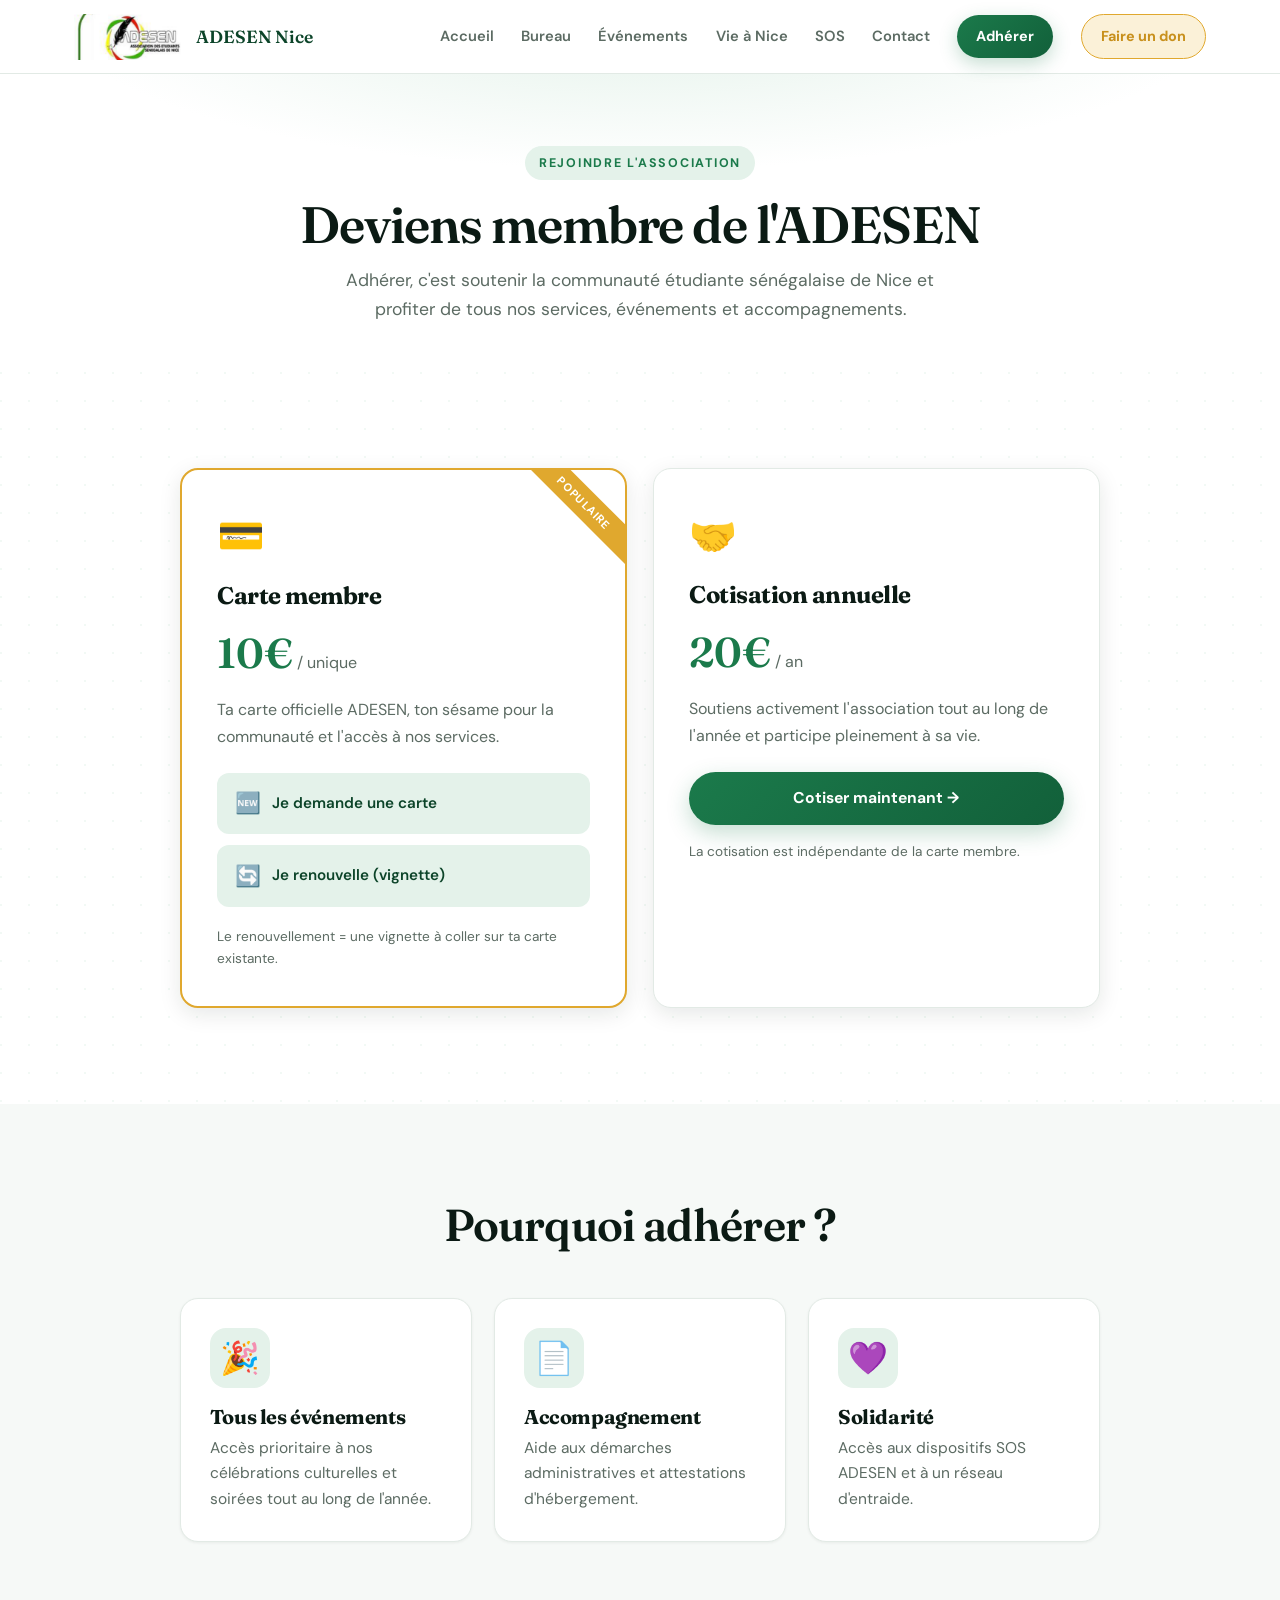
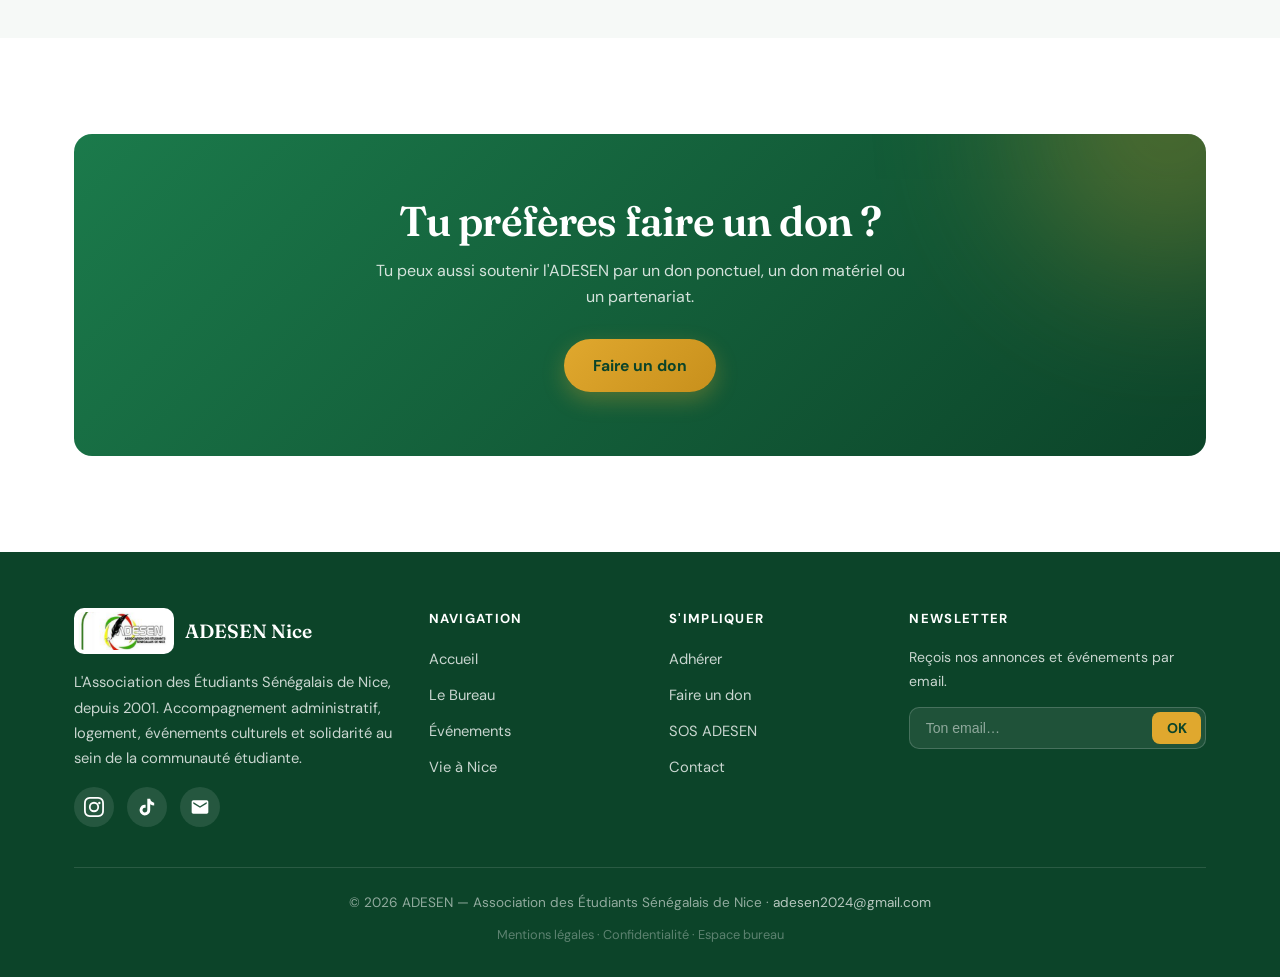
==== commit b6970ed5: "feat: ajout du formulaire d'inscription a la newsletter" ====
--- a/adherer.html
+++ b/adherer.html
@@ -1,6 +1,15 @@
 <!DOCTYPE html>
 <html lang="fr">
 <head>
+<!-- Google tag (gtag.js) -->
+<script async src="https://www.googletagmanager.com/gtag/js?id=G-H3WFKQHN48"></script>
+<script>
+  window.dataLayer = window.dataLayer || [];
+  function gtag(){dataLayer.push(arguments);}
+  gtag('js', new Date());
+
+  gtag('config', 'G-H3WFKQHN48');
+</script>
 <meta charset="UTF-8">
 <meta name="viewport" content="width=device-width, initial-scale=1.0, maximum-scale=5.0">
 <meta name="theme-color" content="#1B7A4B">
@@ -138,6 +147,17 @@
           <li><a href="contact.html">Contact</a></li>
         </ul>
       </div>
+      <div>
+        <h4>Newsletter</h4>
+        <p class="desc" style="font-size:0.88rem; margin-bottom:0.8rem;">Reçois nos annonces et événements par email.</p>
+        <form class="newsletter-form">
+          <div class="newsletter-input-wrap">
+            <input type="email" name="email" placeholder="Ton email…" required>
+            <button type="submit">OK</button>
+          </div>
+          <div class="newsletter-status"></div>
+        </form>
+      </div>
     </div>
     <div class="footer-bottom">
       <p>© <span id="year">2026</span> ADESEN — Association des Étudiants Sénégalais de Nice · <a href="mailto:adesen2024@gmail.com">adesen2024@gmail.com</a></p>
--- a/styles.css
+++ b/styles.css
@@ -508,8 +508,9 @@
 
 /* ====== FOOTER ====== */
 .footer { background: var(--green-dark); color: rgba(255,255,255,0.78); padding: 3.5rem 0 2rem; }
-.footer-grid { display: grid; grid-template-columns: 1.5fr 1fr 1fr; gap: 2.5rem; margin-bottom: 2.5rem; }
-@media (max-width: 760px) { .footer-grid { grid-template-columns: 1fr; gap: 2rem; } }
+.footer-grid { display: grid; grid-template-columns: 1.4fr 0.9fr 0.9fr 1.3fr; gap: 2.2rem; margin-bottom: 2.5rem; }
+@media (max-width: 900px) { .footer-grid { grid-template-columns: 1fr 1fr; gap: 2rem; } }
+@media (max-width: 600px) { .footer-grid { grid-template-columns: 1fr; gap: 1.8rem; } }
 .footer-brand { display: flex; align-items: center; gap: 0.7rem; margin-bottom: 1rem; }
 .footer-brand img { height: 46px; background: #fff; border-radius: 10px; padding: 4px; }
 .footer-socials a svg { width: 20px; height: 20px; }
@@ -741,3 +742,73 @@
   font-weight: 700;
   font-size: 1.1rem;
 }
+
+/* ====== NEWSLETTER ====== */
+.newsletter-section { padding: 4.5rem 0; background: var(--bg-soft); }
+.newsletter-card {
+  background: linear-gradient(135deg, #ffffff 0%, var(--green-soft) 100%);
+  border: 1px solid var(--line);
+  border-radius: var(--radius);
+  padding: clamp(2rem, 4.5vw, 3.2rem);
+  display: grid;
+  grid-template-columns: 1.2fr 1fr;
+  align-items: center;
+  gap: 2.8rem;
+  box-shadow: var(--shadow-md);
+}
+@media (max-width: 820px) {
+  .newsletter-card { grid-template-columns: 1fr; gap: 1.5rem; }
+}
+.newsletter-card h3 {
+  font-family: 'Fraunces', serif;
+  font-size: clamp(1.6rem, 3vw, 2.1rem);
+  color: var(--green-dark);
+  margin: 0.4rem 0 0.8rem;
+  line-height: 1.2;
+}
+.newsletter-card p {
+  color: var(--ink-soft);
+  font-size: 0.98rem;
+  line-height: 1.6;
+  margin: 0;
+}
+.newsletter-home-form { display: flex; flex-direction: column; gap: 0.4rem; }
+.newsletter-home-input-wrap { display: flex; gap: 0.6rem; }
+@media (max-width: 520px) {
+  .newsletter-home-input-wrap { flex-direction: column; }
+  .newsletter-home-input-wrap button { width: 100%; justify-content: center; }
+}
+.newsletter-home-input-wrap input {
+  flex: 1; padding: 0.85rem 1.1rem;
+  border: 1.5px solid var(--line);
+  border-radius: var(--radius-sm);
+  font-size: 0.95rem; outline: none; background: #fff;
+  color: var(--ink);
+  transition: border-color 0.2s, box-shadow 0.2s;
+}
+.newsletter-home-input-wrap input:focus {
+  border-color: var(--green); box-shadow: 0 0 0 3px var(--green-glow);
+}
+
+/* Footer newsletter column */
+.newsletter-input-wrap {
+  display: flex; gap: 0.4rem; background: rgba(255,255,255,0.08);
+  border: 1px solid rgba(255,255,255,0.18); border-radius: 10px;
+  padding: 4px; transition: border-color 0.2s;
+}
+.newsletter-input-wrap:focus-within { border-color: var(--gold); }
+.newsletter-input-wrap input {
+  background: transparent; border: none; outline: none;
+  color: #fff; padding: 0.45rem 0.7rem; font-size: 0.88rem; width: 100%;
+}
+.newsletter-input-wrap input::placeholder { color: rgba(255,255,255,0.5); }
+.newsletter-input-wrap button {
+  background: var(--gold); color: var(--green-dark); border: none;
+  border-radius: 8px; padding: 0.45rem 0.9rem; font-weight: 700;
+  cursor: pointer; transition: background 0.2s, transform 0.1s;
+  font-size: 0.88rem;
+}
+.newsletter-input-wrap button:hover { background: #fff; }
+.newsletter-status { font-size: 0.85rem; margin-top: 0.4rem; min-height: 1.2rem; }
+.newsletter-status.ok { color: #52b788; font-weight: 600; }
+.newsletter-status.err { color: #ff6b6b; font-weight: 600; }
